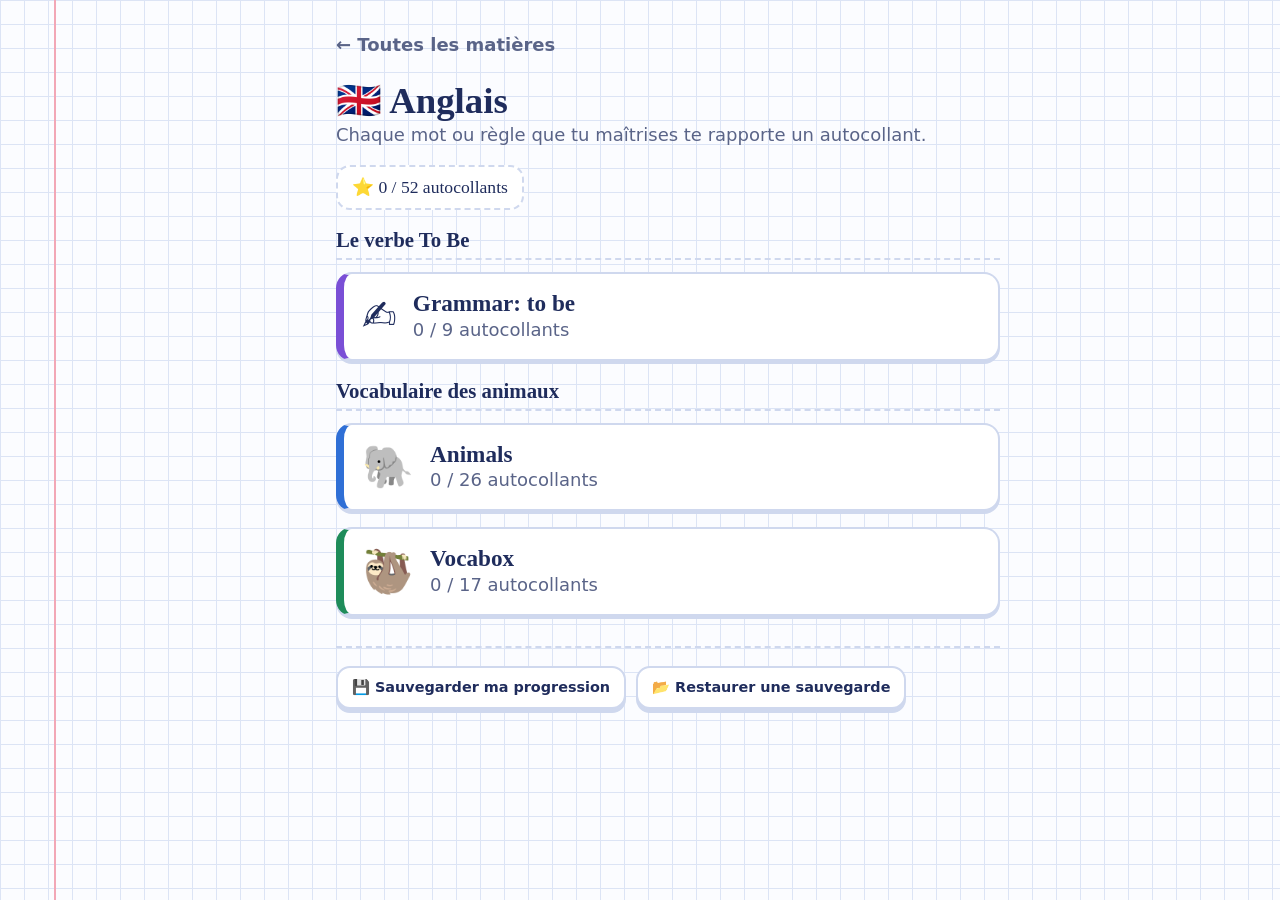
==== anglais/index.html @ 81fa2f44 "Add files via upload" ====
<!doctype html>
<html lang="fr">
<head>
<meta charset="utf-8">
<meta name="viewport" content="width=device-width, initial-scale=1">
<title>Anglais · Luka's sticker book</title>
<link rel="stylesheet" href="../commun/style.css">
</head>
<body>
<main id="app" aria-live="polite"></main>
<input type="file" id="fichier" accept=".json,application/json" hidden>
<script src="../commun/moteur.js"></script>
<script>
"use strict";
/* ============================================================
   CONTENU ANGLAIS — modifier ici pour ajouter des thèmes.
   La mécanique (exercices, autocollants) est dans ../commun/moteur.js
   ============================================================ */
/* ============================================================
   CONTENU — modifier ici pour ajouter des mots ou un thème.
   { en: "mot anglais", fr: "traduction", e: "emoji (facultatif)" }
   ============================================================ */
THEMES.push(
  { id:"an", chapitre:"Vocabulaire des animaux", nom:"Animals", e:"🐘", c:"var(--ferme)",
    mots:[
      {en:"elephant",fr:"éléphant",e:"🐘"},{en:"lion",fr:"lion",e:"🦁"},{en:"monkey",fr:"singe",e:"🐒"},
      {en:"mouse",fr:"souris",e:"🐭"},{en:"frog",fr:"grenouille",e:"🐸"},{en:"snake",fr:"serpent",e:"🐍"},
      {en:"dog",fr:"chien",e:"🐶"},{en:"horse",fr:"cheval",e:"🐴"},{en:"turtle",fr:"tortue",e:"🐢"},
      {en:"cow",fr:"vache",e:"🐮"},{en:"hen",fr:"poule",e:"🐔"},{en:"rooster",fr:"coq",e:"🐓"},
      {en:"fish",fr:"poisson",e:"🐟"},{en:"goldfish",fr:"poisson rouge",e:"🐠"},{en:"cat",fr:"chat",e:"🐱"},
      {en:"goat",fr:"chèvre",e:"🐐"},{en:"squirrel",fr:"écureuil",e:"🐿️"},{en:"rabbit",fr:"lapin",e:"🐰"},
      {en:"bird",fr:"oiseau",e:"🐦"},{en:"chicken",fr:"poulet",e:"🐥"},{en:"duck",fr:"canard",e:"🦆"},
      {en:"pig",fr:"cochon",e:"🐷"},{en:"bear",fr:"ours",e:"🐻"},{en:"hamster",fr:"hamster",e:"🐹"},
      {en:"butterfly",fr:"papillon",e:"🦋"},{en:"sheep",fr:"mouton",e:"🐑"}
    ],
    phrases:["I have a dog","The cat is black","The frog is green"]
  },
  { id:"vb", chapitre:"Vocabulaire des animaux", nom:"Vocabox", e:"🦥", c:"var(--jungle)",
    mots:[
      {en:"sloth",fr:"paresseux",e:"🦥"},{en:"bear",fr:"ours",e:"🐻"},{en:"buffalo",fr:"buffle",e:"🐃"},
      {en:"rabbit",fr:"lapin",e:"🐰"},{en:"monkey",fr:"singe",e:"🐒"},{en:"solve crimes",fr:"résoudre des crimes",e:"🔍"},
      {en:"police officer",fr:"officier de police",e:"👮"},{en:"snake",fr:"serpent",e:"🐍"},{en:"tiger",fr:"tigre",e:"🐯"},
      {en:"panther",fr:"panthère",e:"🐆"},{en:"wolf",fr:"loup",e:"🐺"},{en:"jungle",fr:"jungle",e:"🌴"},
      {en:"want to",fr:"vouloir"},{en:"become",fr:"devenir"},{en:"eat",fr:"manger",e:"🍽️"},
      {en:"protect",fr:"protéger",e:"🛡️"},{en:"about",fr:"à propos de"}
    ],
    phrases:["I want to become a police officer","The wolf wants to eat the rabbit","I want to protect the jungle"]
  }
);
THEMES.push({ id:"tb", chapitre:"Le verbe To Be", nom:"Grammar: to be", e:"✍️", c:"var(--grammaire)", gram:true, maitrise:5, unite:"compétences",
  mots:[
    {en:"amisare", fr:"am, is ou are ?", e:"🧩"}, {en:"contractee", fr:"Forme contractée", e:"✂️"},
    {en:"pronom", fr:"Le bon pronom", e:"👤"}, {en:"negative", fr:"Forme négative", e:"🚫"},
    {en:"question", fr:"Forme interrogative", e:"❓"}, {en:"courte", fr:"Réponses courtes", e:"💬"},
    {en:"ordre", fr:"Mots dans l'ordre", e:"🔀"}, {en:"erreurs", fr:"Chasse aux erreurs", e:"🕵️"},
    {en:"traduction", fr:"Traduis en anglais", e:"🇬🇧"}
  ]});

/* ============================================================
   GRAMMAIRE — The verb TO BE (présent)
   Les phrases sont fabriquées au hasard à chaque question.
   Les phrases de sa fiche d'exercices sont exclues (liste DEJA_FAIT).
   ============================================================ */
const GRAM = (() => {
  const V = {I:"am",you:"are",he:"is",she:"is",it:"is",we:"are",they:"are"};
  const CT = {am:"'m",is:"'s",are:"'re"};
  /* k : p = personne, a = animal/créature, o = objet */
  const SUJ = [
    {s:"I",p:"I",k:"p",pron:1},{s:"you",p:"you",k:"p",pron:1},{s:"he",p:"he",k:"p",pron:1},
    {s:"she",p:"she",k:"p",pron:1},{s:"it",p:"it",k:"o",pron:1},{s:"we",p:"we",k:"p",pron:1},{s:"they",p:"they",k:"p",pron:1},
    {s:"my grandma",p:"she",k:"p"},{s:"my uncle",p:"he",k:"p"},{s:"Leo",p:"he",k:"p",nom:1},{s:"Chloé",p:"she",k:"p",nom:1},
    {s:"my sister",p:"she",k:"p"},{s:"my brother",p:"he",k:"p"},{s:"the monkey",p:"it",k:"a"},{s:"the frog",p:"it",k:"a"},
    {s:"the bear",p:"it",k:"a"},{s:"the sloth",p:"it",k:"a"},{s:"my cousins",p:"they",k:"p"},{s:"Max and Nina",p:"they",k:"p",nom:1},
    {s:"the rabbits",p:"they",k:"a"},{s:"my dad and I",p:"we",k:"p"},{s:"you and Lily",p:"you",k:"p"},
    {s:"the ball",p:"it",k:"o"},{s:"the house",p:"it",k:"o"},{s:"my bag",p:"it",k:"o"},{s:"the pencils",p:"they",k:"o"},{s:"the book",p:"it",k:"o"}
  ];
  const COMP = [
    {c:"happy",k:"pa"},{c:"tired",k:"pa"},{c:"hungry",k:"pa"},{c:"sad",k:"pa"},{c:"scared",k:"pa"},{c:"funny",k:"pa"},
    {c:"late",k:"p"},{c:"at school",k:"p"},{c:"ready",k:"p"},{c:"at home",k:"pa"},
    {c:"in the garden",k:"pao"},{c:"in the kitchen",k:"pao"},{c:"in my bedroom",k:"pao"},
    {c:"big",k:"ao"},{c:"small",k:"ao"},{c:"old",k:"ao"},{c:"black",k:"ao"},{c:"new",k:"o"},{c:"on the table",k:"o"}
  ];
  const DEJA_FAIT = new Set(["i am eleven years old","my mum is a nurse","we are in the classroom","the cat is under the table",
    "you are my best friend","tom and lucy are english","it is cold today","my brothers are at school","i am hungry",
    "the books are on the desk","my sister is tall","paul and i are friends","the dog is black","emma and sophie are sisters",
    "my dad is in the garden","you and tom are late","i am french","she is happy","they are at home","the film is boring",
    "we are in london","you are tired","he is spanish","you are ready","the shops are open","it is your bag",
    "lisa is in your class","they are cousins","sam is my best friend","we are tired","you are hungry","the house is big",
    "she is your teacher","she is my sister","i am sad","they are happy","we are in the park","you are late","he is tall",
    "you are english","they are in the garden","she is late","you are eleven","the dog is hungry","i am late","your sister is at home"]);
  const pick = a => a[Math.floor(Math.random()*a.length)];
  const cap = s => s.charAt(0).toUpperCase() + s.slice(1);
  const pr = p => p==="I" ? "I" : p;

  function modele(filtre){
    for (let n=0; n<300; n++){
      const s = pick(SUJ), c = pick(COMP.filter(x => x.k.includes(s.k)));
      const m = {...s, c:c.c, v:V[s.p]};
      if (filtre && !filtre(m)) continue;
      if (DEJA_FAIT.has(norm(`${m.s} ${m.v} ${m.c}`))) continue;
      return m;
    }
  }
  /* toutes les bonnes façons d'écrire la phrase (la 1re est celle qu'on affiche) */
  function aff(m){ const r=[`${m.s} ${m.v} ${m.c}`]; if (m.pron) r.push(`${m.s}${CT[m.v]} ${m.c}`); return r.map(cap); }
  function neg(m){
    const r = m.v==="am" ? [`I'm not ${m.c}`, `I am not ${m.c}`]
      : [`${m.s} ${m.v}n't ${m.c}`, `${m.s} ${m.v} not ${m.c}`].concat(m.pron ? [`${m.s}${CT[m.v]} not ${m.c}`] : []);
    return r.map(cap);
  }
  const ques = m => [`${cap(m.v)} ${m.s} ${m.c}?`];
  function courte(m, oui){
    const ap = m.s==="you" ? "I" : m.s==="I" ? "you" : m.p, v = V[ap];
    if (oui) return [`Yes, ${pr(ap)} ${v}.`];
    if (v==="am") return ["No, I'm not.","No, I am not."];
    return [`No, ${ap} ${v}n't.`, `No, ${ap} ${v} not.`, `No, ${ap}${CT[v]} not.`];
  }
  const autreV = v => pick(["am","is","are"].filter(x => x!==v));

  const TRAD = [
    {fr:"Je suis content.", s:"I",p:"I",pron:1,c:"happy",f:"aff"},
    {fr:"Le singe n'est pas dans la cuisine.", s:"the monkey",p:"it",c:"in the kitchen",f:"neg"},
    {fr:"Sommes-nous en retard ?", s:"we",p:"we",pron:1,c:"late",f:"q"},
    {fr:"Mes cousins sont à l'école.", s:"my cousins",p:"they",c:"at school",f:"aff"},
    {fr:"Il n'est pas fatigué.", s:"he",p:"he",pron:1,c:"tired",f:"neg"},
    {fr:"Est-elle à la maison ?", s:"she",p:"she",pron:1,c:"at home",f:"q"},
    {fr:"Le ballon est petit.", s:"the ball",p:"it",c:"small",f:"aff"},
    {fr:"Tu n'es pas drôle !", s:"you",p:"you",pron:1,c:"funny",f:"neg"},
    {fr:"Les lapins sont noirs.", s:"the rabbits",p:"they",c:"black",f:"aff"},
    {fr:"Es-tu prêt ?", s:"you",p:"you",pron:1,c:"ready",f:"q"},
    {fr:"Je ne suis pas en retard.", s:"I",p:"I",pron:1,c:"late",f:"neg"},
    {fr:"Le paresseux est dans le jardin.", s:"the sloth",p:"it",c:"in the garden",f:"aff"},
    {fr:"Ma sœur a peur.", s:"my sister",p:"she",c:"scared",f:"aff"},
    {fr:"Est-ce que les crayons sont sur la table ?", s:"the pencils",p:"they",c:"on the table",f:"q"},
    {fr:"Nous ne sommes pas dans ma chambre.", s:"we",p:"we",pron:1,c:"in my bedroom",f:"neg"}
  ].map(t => ({...t, v:V[t.p]}));

  const souligne = (m, phrase) => phrase.replace(cap(m.s), `<u>${esc(cap(m.s))}</u>`);

  const GEN = {
    amisare(){
      const m = modele();
      return {kind:"qcm", consigne:"am, is ou are ?", html:`${esc(cap(m.s))} ____ ${esc(m.c)}.`,
        choix:["am","is","are"], bonne:m.v, rappel:aff(m)[0]+".", astuce:"I → am · he / she / it → is · you / we / they → are"};
    },
    contractee(){
      const p = pick(["I","you","he","she","it","we","they"]), v = V[p], n = Math.random()<.5, versCourt = Math.random()<.6;
      const long = `${p} ${v}${n?" not":""}`;
      const courts = n ? (v==="am" ? ["I'm not"] : [`${p} ${v}n't`, `${p}${CT[v]} not`]) : [`${p}${CT[v]}`];
      if (versCourt) return {kind:"texte", consigne:"Écris la forme contractée", html:esc(long), ok:courts, rappel:courts.join(" ou ")};
      const c = pick(courts);
      return {kind:"texte", consigne:"Écris la forme longue (sans apostrophe)", html:esc(c), ok:[long], rappel:long};
    },
    pronom(){
      const m = modele(m => !m.pron);
      return {kind:"qcm", consigne:"Quel pronom remplace le groupe souligné ?", html:souligne(m, esc(aff(m)[0]))+".",
        choix:["he","she","it","we","you","they"], bonne:m.p, rappel:`${cap(m.p)} ${m.v} ${m.c}.`,
        astuce:"Une chose ou un animal → it · plusieurs → they · moi + quelqu'un → we"};
    },
    negative(){
      const m = modele(); const ok = neg(m);
      return {kind:"texte", consigne:"Mets la phrase à la forme négative (forme contractée)", html:esc(aff(m)[0])+".", ok, rappel:ok[0]+".",
        astuce:"is not → isn't · are not → aren't · am not → 'm not"};
    },
    question(){
      const m = modele(); const ok = ques(m);
      return {kind:"texte", consigne:"Transforme en question. N'oublie pas le point d'interrogation !", html:esc(aff(m)[0])+".", ok, rappel:ok[0], q:true,
        astuce:"Pour poser la question, on met le verbe devant : She is → Is she…?"};
    },
    courte(){
      const m = modele(m => m.p!=="we" && m.s!=="you and Lily"), oui = Math.random()<.5, ok = courte(m, oui);
      return {kind:"texte", consigne:`Réponds avec une réponse courte (${oui?"yes":"no"})`, html:esc(ques(m)[0])+` <span class="doux">(${oui?"yes":"no"})</span>`,
        ok, rappel:ok[0], astuce:"Après Yes, on ne contracte jamais : « Yes, I am. »"};
    },
    ordre(){
      const m = modele(), f = pick(["aff","neg","q"]);
      let phrase = f==="aff" ? aff(m)[0] : f==="neg" ? neg(m)[0] : ques(m)[0];
      const mots = phrase.replace("?"," ?").split(" ");
      if (mots[0]!=="I" && !m.nom) mots[0] = mots[0].toLowerCase();
      return {kind:"ordre", consigne:"Remets les mots dans l'ordre", mots, cible:mots.join(" "), rappel:phrase+(f==="q"?"":".")};
    },
    erreurs(){
      const m = modele(), types = ["verbe","not","qverbe","yes"]; if (m.p==="I") types.push("amnt");
      const t = pick(types);
      let faux, ok, astuce;
      if (t==="verbe"){ faux = `${cap(m.s)} ${autreV(m.v)} ${m.c}.`; ok = aff(m); astuce = "Vérifie l'accord : am, is ou are ?"; }
      if (t==="not"){ faux = `${cap(m.s)} not ${m.v} ${m.c}.`; ok = neg(m); astuce = "not se place après le verbe : is not, are not…"; }
      if (t==="qverbe"){ faux = `${cap(autreV(m.v))} ${m.s} ${m.c}?`; ok = ques(m); astuce = "Vérifie l'accord : am, is ou are ?"; }
      if (t==="amnt"){ faux = `I amn't ${m.c}.`; ok = neg(m); astuce = "« amn't » n'existe pas : on écrit I'm not."; }
      if (t==="yes"){ const ap = m.s==="you" ? "I" : m.s==="I" ? "you" : m.p, v = V[ap];
        faux = `${cap(ques(m)[0])} Yes, ${pr(ap)}${CT[v]}.`; ok = [`${ques(m)[0]} Yes, ${pr(ap)} ${v}.`, `Yes, ${pr(ap)} ${v}.`];
        astuce = "Après Yes, on ne contracte jamais."; }
      return {kind:"texte", consigne:"Il y a une erreur : réécris la phrase correctement", html:esc(faux), ok, rappel:ok[0]+(/[.?]$/.test(ok[0])?"":"."), astuce};
    },
    traduction(){
      const t = pick(TRAD); const ok = t.f==="aff" ? aff(t) : t.f==="neg" ? neg(t) : ques(t);
      return {kind:"texte", consigne:"Traduis en anglais", html:esc(t.fr), ok, rappel:ok[0]+(t.f==="q"?"":".")};
    }
  };
  return { GEN };
})();

demarrer({ titre:"Anglais", e:"🇬🇧",
  chapitres:["Le verbe To Be", "Vocabulaire des animaux", "Vocabulaire Halloween"] });
</script>
</body>
</html>
---- commun/style.css ----
:root{
  color-scheme:light;
  --papier:#FBFCFF; --carreau:#DCE4F5; --marge:#F2A7B6;
  --encre:#1F2C5C; --encre-2:#5A6488; --carte:#FFFFFF; --trait:#CFD8EE;
  --fluo:#FFE45C; --fluo-texte:#3A3000;
  --citrouille:#F26B1D; --jungle:#1E8C5A; --ferme:#2F6FD6; --grammaire:#7A4FD6; --svt:#3E8E2E; --physique:#1F77B4; --francais:#B8325A; --histoire:#A0662B; --emc:#1F8A8A; --musique:#B8338F;
  --bon:#1E8C5A; --bon-fond:#DDF5E8; --faux:#C8342B; --faux-fond:#FDE3E1;
  --ombre:0 3px 0 var(--trait);
  --f-main:"Segoe Print","Bradley Hand","Comic Neue","Chalkboard SE",cursive;
  --f-texte:"Segoe UI",system-ui,-apple-system,Roboto,sans-serif;
}
@media (prefers-color-scheme:dark){
  :root{
    color-scheme:dark;
    --papier:#151A2E; --carreau:#212842; --marge:#6B3A4A;
    --encre:#E8ECFA; --encre-2:#A3ABCB; --carte:#1E2440; --trait:#323A5E;
    --fluo:#E8CC3A; --fluo-texte:#2A2200;
    --citrouille:#FF8A45; --jungle:#3FBF84; --ferme:#6E9CF0; --grammaire:#A88BF2; --svt:#7CCB6A; --physique:#5AB0EE; --francais:#F07A9C; --histoire:#E0A35C; --emc:#5CC8C8; --musique:#EB7AC6;
    --bon:#3FBF84; --bon-fond:#173A2C; --faux:#FF7A70; --faux-fond:#43201E;
  }
}
*{box-sizing:border-box}
html,body{margin:0}
body{
  min-height:100vh;color:var(--encre);font-family:var(--f-texte);font-size:18px;line-height:1.45;
  background-color:var(--papier);
  background-image:
    linear-gradient(90deg,transparent 54px,var(--marge) 54px,var(--marge) 56px,transparent 56px),
    linear-gradient(var(--carreau) 1px,transparent 1px),
    linear-gradient(90deg,var(--carreau) 1px,transparent 1px);
  background-size:100% 100%,24px 24px,24px 24px;
}
#app{max-width:760px;margin:0 auto;padding:28px 20px 60px 76px}
@media (max-width:600px){#app{padding-left:68px;padding-right:12px}}
h1,h2{font-family:var(--f-main);font-weight:700;margin:0;line-height:1.15}
h1{font-size:2.3rem} h2{font-size:1.6rem}
p{margin:0}
button{font:inherit;color:inherit;cursor:pointer;border:0;background:none}
button:focus-visible,input:focus-visible{outline:3px solid var(--fluo);outline-offset:3px;border-radius:12px}
.pile{display:flex;flex-direction:column;gap:18px}
.doux{color:var(--encre-2)}
.fluo{background:linear-gradient(transparent 35%,var(--fluo) 35%,var(--fluo) 90%,transparent 90%);color:inherit;padding:0 4px}
@media (prefers-color-scheme:dark){.fluo{color:var(--fluo-texte)}}

.btn{display:inline-flex;align-items:center;justify-content:center;gap:8px;font-weight:700;padding:12px 20px;border-radius:14px;
  background:var(--c,var(--ferme));color:#fff;box-shadow:0 4px 0 color-mix(in srgb,var(--c,var(--ferme)) 60%,#000);transition:transform .07s,box-shadow .07s}
.btn:active{transform:translateY(3px);box-shadow:0 1px 0 color-mix(in srgb,var(--c,var(--ferme)) 60%,#000)}
.btn.clair{background:var(--carte);color:var(--encre);box-shadow:0 4px 0 var(--trait);border:2px solid var(--trait)}
.retour{font-weight:700;color:var(--encre-2);padding:4px 0;align-self:flex-start}

/* accueil */
.entete{display:flex;justify-content:space-between;align-items:flex-end;gap:16px;flex-wrap:wrap}
.compteur{font-family:var(--f-main);font-size:1.1rem;background:var(--carte);border:2px dashed var(--trait);border-radius:14px;padding:8px 14px}
.themes{display:grid;gap:16px}
.theme{display:grid;grid-template-columns:auto 1fr;gap:16px;align-items:center;text-align:left;padding:16px 18px;
  background:var(--carte);border:2px solid var(--trait);border-left:8px solid var(--c);border-radius:16px;box-shadow:var(--ombre)}
.theme .gros{font-size:2.6rem;line-height:1}
.theme h2{font-size:1.45rem}
.barre{height:10px;border-radius:6px;background:var(--trait);overflow:hidden;margin-top:8px}
.barre i{display:block;height:100%;background:var(--c);border-radius:6px}

/* modes */
.modes{display:grid;grid-template-columns:repeat(auto-fill,minmax(200px,1fr));gap:12px}
.mode{text-align:left;padding:14px 16px;background:var(--carte);border:2px solid var(--trait);border-radius:14px;box-shadow:var(--ombre)}
.mode b{display:block;font-size:1.05rem}
.mode span{font-size:.9rem;color:var(--encre-2)}
.mode.defi{border-color:var(--c);border-width:3px;grid-column:1/-1}

/* exercice */
.haut{display:flex;justify-content:space-between;align-items:center;gap:10px}
.points{display:flex;gap:5px}
.points i{width:12px;height:12px;border-radius:50%;background:var(--trait)}
.points i.ok{background:var(--bon)} .points i.ko{background:var(--faux)} .points i.ici{outline:2px solid var(--encre);outline-offset:2px}
.question{background:var(--carte);border:2px solid var(--trait);border-radius:18px;padding:26px 20px;text-align:center;box-shadow:var(--ombre)}
.emo{font-size:4.2rem;line-height:1.1}
.consigne{font-size:.95rem;color:var(--encre-2);margin-bottom:6px}
.mot{font-family:var(--f-main);font-size:2rem;font-weight:700;margin-top:6px}
.choix{display:grid;grid-template-columns:1fr 1fr;gap:10px}
@media (max-width:480px){.choix{grid-template-columns:1fr}}
.choix button{padding:14px;border-radius:14px;background:var(--carte);border:2px solid var(--trait);box-shadow:var(--ombre);font-weight:700;font-size:1.1rem}
.choix button.ok{background:var(--bon-fond);border-color:var(--bon)}
.choix button.ko{background:var(--faux-fond);border-color:var(--faux)}
.indice{font-family:ui-monospace,Consolas,monospace;font-size:1.7rem;letter-spacing:.25em;margin-top:8px}
.saisie{display:flex;gap:10px}
.saisie input{flex:1;min-width:0;font:inherit;font-size:1.3rem;padding:12px 14px;border-radius:14px;border:2px solid var(--trait);background:var(--carte);color:var(--encre)}
.retourq{border-radius:14px;padding:12px 16px;font-weight:700}
.retourq.ok{background:var(--bon-fond);color:var(--bon)}
.retourq.ko{background:var(--faux-fond);color:var(--faux)}
.hp{display:inline-flex;align-items:center;gap:6px;font-weight:700;padding:8px 14px;border-radius:999px;background:var(--fluo);color:var(--fluo-texte)}

/* carte retournable */
.flip{perspective:900px;cursor:pointer}
.flip .in{position:relative;min-height:230px;transition:transform .45s;transform-style:preserve-3d}
.flip.vu .in{transform:rotateY(180deg)}
.face{position:absolute;inset:0;backface-visibility:hidden;display:flex;flex-direction:column;align-items:center;justify-content:center;gap:8px;
  background:var(--carte);border:2px solid var(--trait);border-radius:18px;box-shadow:var(--ombre);padding:16px}
.face.dos{transform:rotateY(180deg);border-color:var(--c)}
@media (prefers-reduced-motion:reduce){.flip .in{transition:none}}

/* phrase */
.ligne{min-height:62px;display:flex;flex-wrap:wrap;gap:8px;padding:12px;border-radius:14px;border:2px dashed var(--trait);background:var(--carte)}
.tuiles{display:flex;flex-wrap:wrap;gap:8px;justify-content:center}
.tuile{padding:8px 14px;border-radius:10px;background:var(--carte);border:2px solid var(--trait);box-shadow:var(--ombre);font-weight:700}
.ligne .tuile{background:var(--fluo);color:var(--fluo-texte);border-color:transparent}

/* album */
.album{display:grid;grid-template-columns:repeat(auto-fill,minmax(110px,1fr));gap:12px}
.sticker{aspect-ratio:1;display:flex;flex-direction:column;align-items:center;justify-content:center;gap:4px;border-radius:16px;padding:8px;text-align:center;font-size:.85rem}
.sticker.oui{background:var(--carte);border:2px solid var(--c);box-shadow:0 4px 0 color-mix(in srgb,var(--c) 45%,transparent)}
.sticker.oui:nth-child(3n){transform:rotate(-3deg)} .sticker.oui:nth-child(3n+1){transform:rotate(2deg)}
.sticker.oui .e{font-size:2.6rem;line-height:1}
.sticker.non{border:2px dashed var(--trait);color:var(--encre-2)}
.sticker.non .e{font-size:1.6rem;font-family:var(--f-main)}
.sticker b{font-weight:700}
.gagne{animation:pop .5s ease-out}
@keyframes pop{0%{transform:scale(.4) rotate(-20deg);opacity:0}70%{transform:scale(1.15) rotate(4deg)}100%{transform:scale(1) rotate(0)}}
@media (prefers-reduced-motion:reduce){.gagne{animation:none}}
.bilan{text-align:center}
.bilan .score{font-family:var(--f-main);font-size:3rem}
.nouveaux{display:flex;gap:10px;justify-content:center;flex-wrap:wrap;font-size:2.6rem}
.pied{display:flex;gap:10px;flex-wrap:wrap;border-top:2px dashed var(--trait);padding-top:18px;margin-top:12px}
.pied .btn{font-size:.9rem;padding:9px 14px}
.regle{width:100%;border-collapse:collapse;background:var(--carte);border-radius:14px;overflow:hidden;font-size:.95rem}
.regle th,.regle td{padding:8px 10px;border-bottom:1px solid var(--trait);text-align:left}
.regle thead th{background:color-mix(in srgb,var(--c) 18%,var(--carte))}
.note{background:var(--carte);border:2px solid var(--trait);border-left:6px solid var(--c);border-radius:12px;padding:12px 14px}
.question .phr{font-size:1.5rem;font-weight:700;margin-top:6px}
.question u{text-decoration-color:var(--c);text-decoration-thickness:3px;text-underline-offset:4px}
.choix.six{grid-template-columns:repeat(3,1fr)}
.matiere{font-family:var(--f-main);font-size:1.3rem;margin:8px 0 -4px}
.niveaux{display:flex;gap:8px;flex-wrap:wrap;justify-content:flex-end}
.niveaux .btn{padding:8px 14px;font-size:.95rem}
.banque{position:sticky;top:0;z-index:2;display:flex;flex-wrap:wrap;gap:8px;justify-content:center;min-height:58px;padding:12px;border-radius:14px;
  background:color-mix(in srgb,var(--c) 14%,var(--papier));border:2px solid var(--c)}
.puce{padding:6px 12px;border-radius:10px;background:var(--carte);border:2px solid var(--trait);box-shadow:var(--ombre);font-weight:700;cursor:grab;font-size:1rem}
.puce.sel{outline:3px solid var(--c);outline-offset:2px}
.texte{background:var(--carte);border:2px solid var(--trait);border-radius:16px;padding:18px 20px;line-height:2.4;font-size:1.08rem;box-shadow:var(--ombre)}
.trou{display:inline-block;min-width:10ch;min-height:1.9em;vertical-align:middle;border-bottom:3px dashed var(--c);border-radius:8px;padding:0 4px;cursor:pointer;line-height:1.6}
.trou.survol{background:color-mix(in srgb,var(--c) 20%,transparent)}
.trou.plein{border-bottom-style:solid}
.trou .puce{box-shadow:none;background:var(--fluo);color:var(--fluo-texte);border-color:transparent;cursor:pointer}
.trou-in{font:inherit;font-weight:700;padding:2px 8px;border:0;border-bottom:3px dashed var(--c);border-radius:8px 8px 0 0;background:color-mix(in srgb,var(--c) 8%,var(--carte));color:var(--encre);max-width:100%}
.trou.ok,.trou-in.ok{background:var(--bon-fond);border-bottom:3px solid var(--bon)}
.trou.ko,.trou-in.ko{background:var(--faux-fond);border-bottom:3px solid var(--faux);text-decoration:line-through}
.trou.ok .puce,.trou.ko .puce{background:transparent;color:inherit}
.corrige{color:var(--bon);font-weight:700;margin-left:6px}
.corrige::before{content:"→ "}
.fig{width:min(380px,100%);margin:6px auto 0}
.fig img{width:100%;border-radius:14px;display:block}
.fig img ~ svg{display:none}
.fig svg,.mini svg{width:100%;height:auto;display:block;border-radius:12px}
.mini{display:block;width:100%}
.pas{display:flex;flex-wrap:wrap;gap:6px;align-items:center;font-size:.9rem;color:var(--encre-2)}
.pas span{background:var(--carte);border:2px solid var(--c);border-radius:8px;padding:2px 8px;color:var(--encre)}
.cle{overflow-x:auto;background:var(--carte);border:2px solid var(--trait);border-radius:16px;padding:14px;font-size:.88rem;box-shadow:var(--ombre)}
.noeud{display:flex;flex-direction:column;gap:4px}
.noeud>.q{font-weight:700;color:var(--encre-2);font-size:.82rem}
.branches{display:flex;flex-direction:column;gap:8px;border-left:3px solid var(--c);padding-left:10px}
.branche{display:flex;align-items:center;gap:8px}
.crit{border:2px solid var(--encre);border-radius:8px;padding:4px 8px;background:var(--papier);min-width:110px;max-width:190px}
.feuille{border:2px solid var(--c);border-radius:8px;padding:4px 10px;font-weight:700;background:color-mix(in srgb,var(--c) 15%,var(--carte));white-space:nowrap}
.fl{color:var(--encre-2);font-weight:700}
.crit.on,.feuille.on{background:var(--fluo);color:var(--fluo-texte);border-color:var(--fluo-texte)}
.fl.on{color:var(--encre)}
.toast{position:fixed;left:50%;bottom:24px;transform:translateX(-50%);background:var(--encre);color:var(--papier);padding:10px 18px;border-radius:12px;font-weight:700}
a.retour{text-decoration:none;display:inline-block}
/* ---------- page d'accueil : choix de la matière ---------- */
.matieres{display:grid;grid-template-columns:repeat(auto-fill,minmax(200px,1fr));gap:16px}
.mat{display:flex;align-items:center;gap:14px;padding:18px;border-radius:18px;background:var(--carte);border:2px solid var(--trait);
  box-shadow:0 4px 0 var(--trait);color:var(--encre);text-decoration:none;border-left:8px solid var(--c)}
a.mat:hover{transform:translateY(-2px)} a.mat:active{transform:translateY(2px);box-shadow:0 1px 0 var(--trait)}
.mat .gros{font-size:2.4rem;line-height:1}
.mat h2{font-size:1.4rem}
.mat.bientot{opacity:.55;border-style:dashed;box-shadow:none}
.mat .sous{display:block;font-size:.85rem}
/* ---------- chapitres sur la page d'une matière ---------- */
.chapitre{display:flex;flex-direction:column;gap:12px;scroll-margin-top:12px}
.chap{font-size:1.3rem;padding-bottom:6px;border-bottom:2px dashed var(--trait)}
.chap a{color:inherit;text-decoration:none}
.chap a:hover{text-decoration:underline}
.chapitre.cible .chap{background:linear-gradient(transparent 55%,var(--fluo) 55%,var(--fluo) 92%,transparent 92%)}
@media (prefers-color-scheme:dark){.chapitre.cible .chap{color:var(--fluo-texte)}}
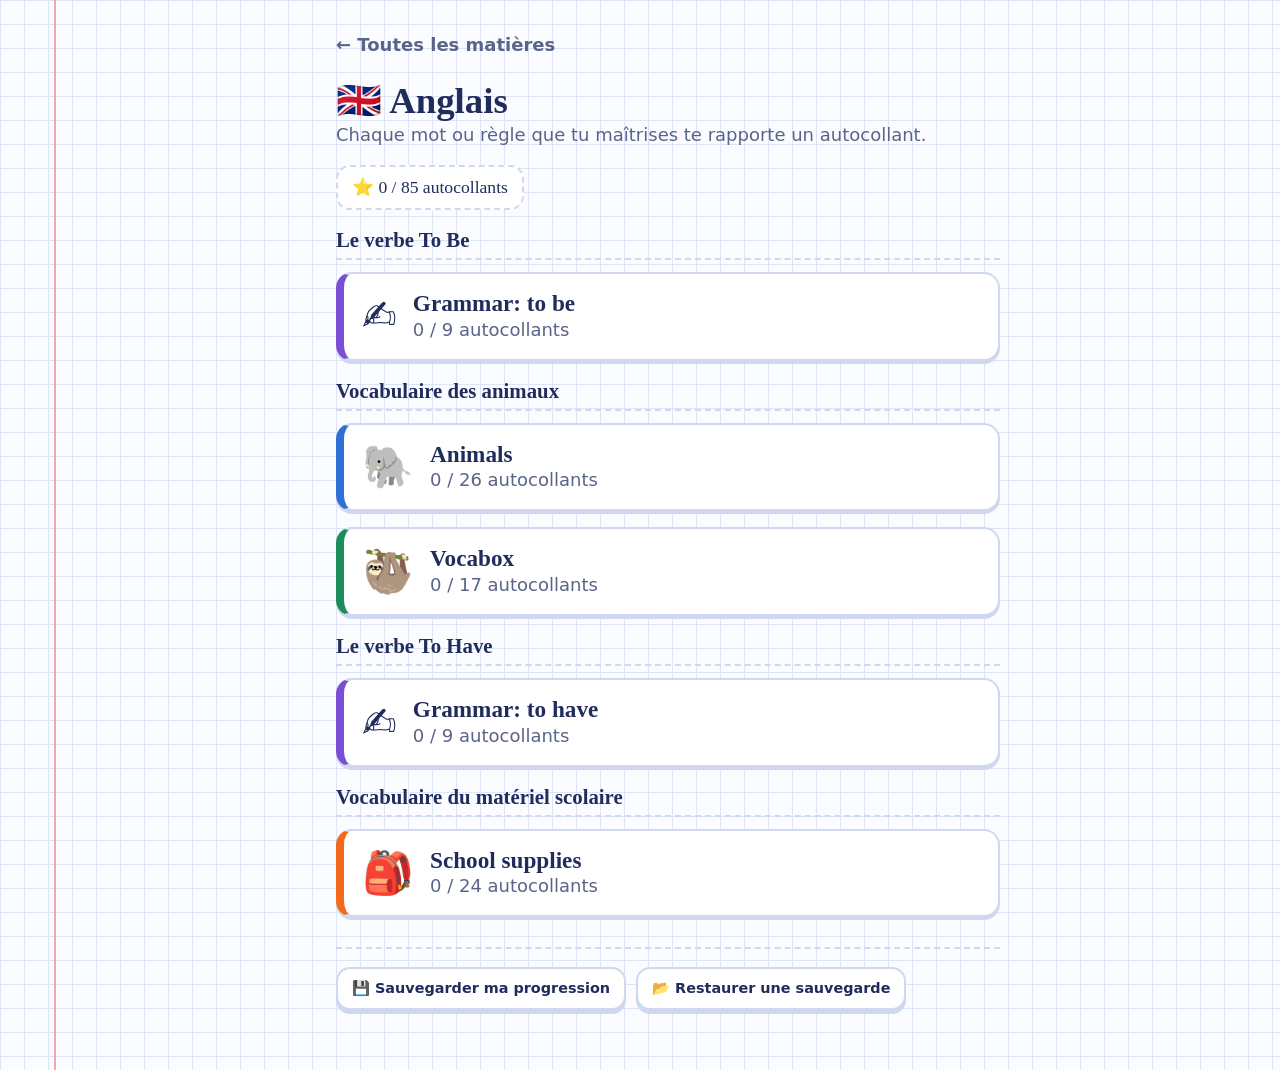
==== commit c5a58682: "Add files via upload" ====
--- a/anglais/index.html
+++ b/anglais/index.html
@@ -200,8 +200,140 @@
   return { GEN };
 })();
 
+/* ============================================================
+   VOCABULAIRE — School supplies (fiche « School supplies » du cahier,
+   orthographe corrigée)
+   ============================================================ */
+THEMES.push({ id:"ss", chapitre:"Vocabulaire du matériel scolaire", nom:"School supplies", e:"🎒", c:"var(--citrouille)",
+  mots:[
+    {en:"pencil",fr:"crayon à papier",e:"✏️"},{en:"pen",fr:"stylo",e:"🖊️"},{en:"rubber",fr:"gomme"},
+    {en:"coloured pencil",fr:"crayon de couleur",e:"🖍️"},{en:"glue stick",fr:"bâton de colle"},
+    {en:"scissors",fr:"ciseaux",e:"✂️"},{en:"schoolbag",fr:"cartable",e:"🎒"},{en:"book",fr:"livre",e:"📖"},
+    {en:"notebook",fr:"cahier",e:"📓"},{en:"pencil case",fr:"trousse",e:"👝"},{en:"highlighter",fr:"surligneur"},
+    {en:"ruler",fr:"règle",e:"📏"},{en:"calculator",fr:"calculatrice",e:"🧮"},{en:"correction mouse",fr:"souris correctrice"},
+    {en:"felt pen",fr:"feutre"},{en:"folders",fr:"classeurs",e:"🗂️"},{en:"lunchbox",fr:"boîte à repas",e:"🍱"},
+    {en:"sharpener",fr:"taille-crayon"},{en:"tape",fr:"ruban adhésif"},{en:"paper",fr:"papier",e:"📄"},
+    {en:"agenda",fr:"agenda",e:"📒"},{en:"fountain pen",fr:"stylo plume",e:"🖋️"},{en:"paintbrush",fr:"pinceau",e:"🖌️"},
+    {en:"paper clips",fr:"trombones",e:"📎"}
+  ],
+  phrases:["I have got a new pencil case","She has got a green schoolbag","I don't have a ruler"]
+});
+
+/* ============================================================
+   GRAMMAIRE — La possession : have got (+ version américaine do / does have)
+   Uniquement ce qui est dans la leçon : affirmatif, négatif, interrogatif.
+   ============================================================ */
+THEMES.push({ id:"th", chapitre:"Le verbe To Have", nom:"Grammar: to have", e:"✍️", c:"var(--grammaire)", gram:true, maitrise:5, unite:"compétences",
+  mots:[
+    {en:"havehas", fr:"have ou has ?", e:"🧩"}, {en:"contractee", fr:"Forme contractée", e:"✂️"},
+    {en:"negative", fr:"Forme négative", e:"🚫"}, {en:"question", fr:"Forme interrogative", e:"❓"},
+    {en:"usneg", fr:"Version américaine : don't / doesn't", e:"🇺🇸"}, {en:"usques", fr:"Version américaine : Do / Does…?", e:"🗽"},
+    {en:"ordre", fr:"Mots dans l'ordre", e:"🔀"}, {en:"erreurs", fr:"Chasse aux erreurs", e:"🕵️"},
+    {en:"traduction", fr:"Traduis en anglais", e:"🇬🇧"}
+  ],
+  gen:(() => {
+    const H = {I:"have",you:"have",he:"has",she:"has",it:"has",we:"have",they:"have"};
+    const D = {have:"do",has:"does"};
+    const SUJ = [
+      {s:"I",p:"I",pron:1},{s:"you",p:"you",pron:1},{s:"he",p:"he",pron:1},{s:"she",p:"she",pron:1},
+      {s:"we",p:"we",pron:1},{s:"they",p:"they",pron:1},
+      {s:"my sister",p:"she"},{s:"my brother",p:"he"},{s:"Leo",p:"he",nom:1},{s:"Chloé",p:"she",nom:1},
+      {s:"my friends",p:"they"},{s:"the teacher",p:"she"},{s:"Max and Nina",p:"they",nom:1},{s:"my dad and I",p:"we"}
+    ];
+    const OBJ = ["a pen","a ruler","a calculator","a pencil case","a red schoolbag","a highlighter","a blue notebook",
+      "a sharpener","a glue stick","scissors","felt pens","paper clips","a fountain pen","a new rubber","coloured pencils","a lunchbox"];
+    const pick = a => a[Math.floor(Math.random()*a.length)];
+    const cap = s => s.charAt(0).toUpperCase() + s.slice(1);
+    const modele = f => { for(;;){ const s = pick(SUJ); if (!f || f(s)) return {...s, v:H[s.p], o:pick(OBJ)}; } };
+    const ct = m => m.v==="have" ? "'ve" : "'s";
+    const aff  = m => [`${m.s} ${m.v} got ${m.o}`].concat(m.pron ? [`${m.s}${ct(m)} got ${m.o}`] : []).map(cap);
+    const neg  = m => [`${m.s} ${m.v}n't got ${m.o}`, `${m.s} ${m.v} not got ${m.o}`].map(cap);
+    const ques = m => [`${cap(m.v)} ${m.s} got ${m.o}?`];
+    const usNeg  = m => [`${m.s} ${D[m.v]}n't have ${m.o}`, `${m.s} ${D[m.v]} not have ${m.o}`].map(cap);
+    const usQues = m => [`${cap(D[m.v])} ${m.s} have ${m.o}?`];
+    const pt = s => /[?]$/.test(s) ? s : s + ".";
+    const ASTUCE = "I / you / we / they → have got · he / she / it → has got";
+
+    const TRAD = [
+      {fr:"J'ai une règle.", s:"I",p:"I",pron:1,o:"a ruler",f:"aff"},
+      {fr:"Elle a une calculatrice.", s:"she",p:"she",pron:1,o:"a calculator",f:"aff"},
+      {fr:"Nous avons des ciseaux.", s:"we",p:"we",pron:1,o:"scissors",f:"aff"},
+      {fr:"Il n'a pas de trousse.", s:"he",p:"he",pron:1,o:"a pencil case",f:"neg"},
+      {fr:"Je n'ai pas de stylo plume.", s:"I",p:"I",pron:1,o:"a fountain pen",f:"neg"},
+      {fr:"Ils n'ont pas de feutres.", s:"they",p:"they",pron:1,o:"felt pens",f:"neg"},
+      {fr:"As-tu un taille-crayon ?", s:"you",p:"you",pron:1,o:"a sharpener",f:"q"},
+      {fr:"Est-ce que ta sœur a un agenda ?", s:"your sister",p:"she",o:"an agenda",f:"q"},
+      {fr:"Mon frère a un cartable rouge.", s:"my brother",p:"he",o:"a red schoolbag",f:"aff"},
+      {fr:"Avons-nous des trombones ?", s:"we",p:"we",pron:1,o:"paper clips",f:"q"}
+    ].map(t => ({...t, v:H[t.p]}));
+    /* la traduction accepte aussi la version américaine vue en classe */
+    const tradOk = t => t.f==="aff" ? aff(t).concat([cap(`${t.s} ${t.v} ${t.o}`)])
+      : t.f==="neg" ? neg(t).concat(usNeg(t)) : ques(t).concat(usQues(t));
+
+    return {
+      havehas(){
+        const m = modele();
+        return {kind:"qcm", consigne:"have ou has ?", html:`${esc(cap(m.s))} ____ got ${esc(m.o)}.`,
+          choix:["have","has"], bonne:m.v, rappel:aff(m)[0]+".", astuce:ASTUCE};
+      },
+      contractee(){
+        const p = pick(["I","you","he","she","it","we","they"]), v = H[p], n = Math.random()<.5, versCourt = Math.random()<.6;
+        const long = n ? `${p} ${v} not got` : `${p} ${v} got`;
+        const court = n ? `${p} ${v}n't got` : `${p}${v==="have"?"'ve":"'s"} got`;
+        if (versCourt) return {kind:"texte", consigne:"Écris la forme contractée", html:esc(long), ok:[court], rappel:court,
+          astuce:"have → 've · has → 's · have not → haven't · has not → hasn't"};
+        return {kind:"texte", consigne:"Écris la forme longue (sans apostrophe)", html:esc(court), ok:[long], rappel:long,
+          astuce:"Ici, 's veut dire has (he's got = he has got)."};
+      },
+      negative(){
+        const m = modele(), ok = neg(m);
+        return {kind:"texte", consigne:"Mets la phrase à la forme négative", html:esc(aff(m)[0])+".", ok, rappel:ok[0]+".",
+          astuce:"have got → haven't got · has got → hasn't got"};
+      },
+      question(){
+        const m = modele(), ok = ques(m);
+        return {kind:"texte", consigne:"Transforme en question. N'oublie pas le point d'interrogation !", html:esc(aff(m)[0])+".", ok, rappel:ok[0], q:true,
+          astuce:"On met have ou has devant le sujet : She has got… → Has she got…?"};
+      },
+      usneg(){
+        const m = modele();
+        return {kind:"qcm", consigne:"Version américaine : don't ou doesn't ?", html:`${esc(cap(m.s))} ____ have ${esc(m.o)}.`,
+          choix:["don't","doesn't"], bonne:D[m.v]+"n't", rappel:usNeg(m)[0]+".", astuce:"he / she / it → doesn't have · les autres → don't have"};
+      },
+      usques(){
+        const m = modele();
+        return {kind:"qcm", consigne:"Version américaine : Do ou Does ?", html:`____ ${esc(m.s)} have ${esc(m.o)}?`,
+          choix:["Do","Does"], bonne:cap(D[m.v]), rappel:usQues(m)[0], astuce:"he / she / it → Does…have? · les autres → Do…have?"};
+      },
+      ordre(){
+        const m = modele(), f = pick(["aff","neg","q","usneg","usq"]);
+        const phrase = {aff:aff, neg:neg, q:ques, usneg:usNeg, usq:usQues}[f](m)[0];
+        const mots = phrase.replace("?"," ?").split(" ");
+        if (mots[0]!=="I" && !(m.nom && phrase.startsWith(m.s))) mots[0] = mots[0].toLowerCase();
+        return {kind:"ordre", consigne:"Remets les mots dans l'ordre", mots, cible:mots.join(" "), rappel:pt(phrase)};
+      },
+      erreurs(){
+        const m = modele(), t = pick(["accord","not","qverbe","does","dont"]);
+        const autre = m.v==="have" ? "has" : "have";
+        let faux, ok, astuce;
+        if (t==="accord"){ faux = `${cap(m.s)} ${autre} got ${m.o}.`; ok = aff(m); astuce = ASTUCE; }
+        if (t==="not"){ faux = `${cap(m.s)} ${autre}n't got ${m.o}.`; ok = neg(m); astuce = "haven't got avec I / you / we / they · hasn't got avec he / she / it"; }
+        if (t==="qverbe"){ faux = `${cap(autre)} ${m.s} got ${m.o}?`; ok = ques(m); astuce = ASTUCE; }
+        if (t==="does"){ faux = `${cap(D[m.v])} ${m.s} has ${m.o}?`; ok = usQues(m); astuce = "Après Do ou Does, on écrit toujours have."; }
+        if (t==="dont"){ faux = `${cap(m.s)} ${D[m.v]==="do"?"doesn't":"don't"} have ${m.o}.`; ok = usNeg(m); astuce = "he / she / it → doesn't have · les autres → don't have"; }
+        return {kind:"texte", consigne:"Il y a une erreur : réécris la phrase correctement", html:esc(faux), ok, rappel:pt(ok[0]), astuce};
+      },
+      traduction(){
+        const t = pick(TRAD), ok = tradOk(t);
+        return {kind:"texte", consigne:"Traduis en anglais", html:esc(t.fr), ok, rappel:pt(ok[0]), q:t.f==="q",
+          astuce:"Tu peux utiliser have got ou la version américaine (do / does)."};
+      }
+    };
+  })()
+});
+
 demarrer({ titre:"Anglais", e:"🇬🇧",
-  chapitres:["Le verbe To Be", "Vocabulaire des animaux", "Vocabulaire Halloween"] });
+  chapitres:["Le verbe To Be", "Vocabulaire des animaux", "Vocabulaire Halloween", "Le verbe To Have", "Vocabulaire du matériel scolaire"] });
 </script>
 </body>
 </html>
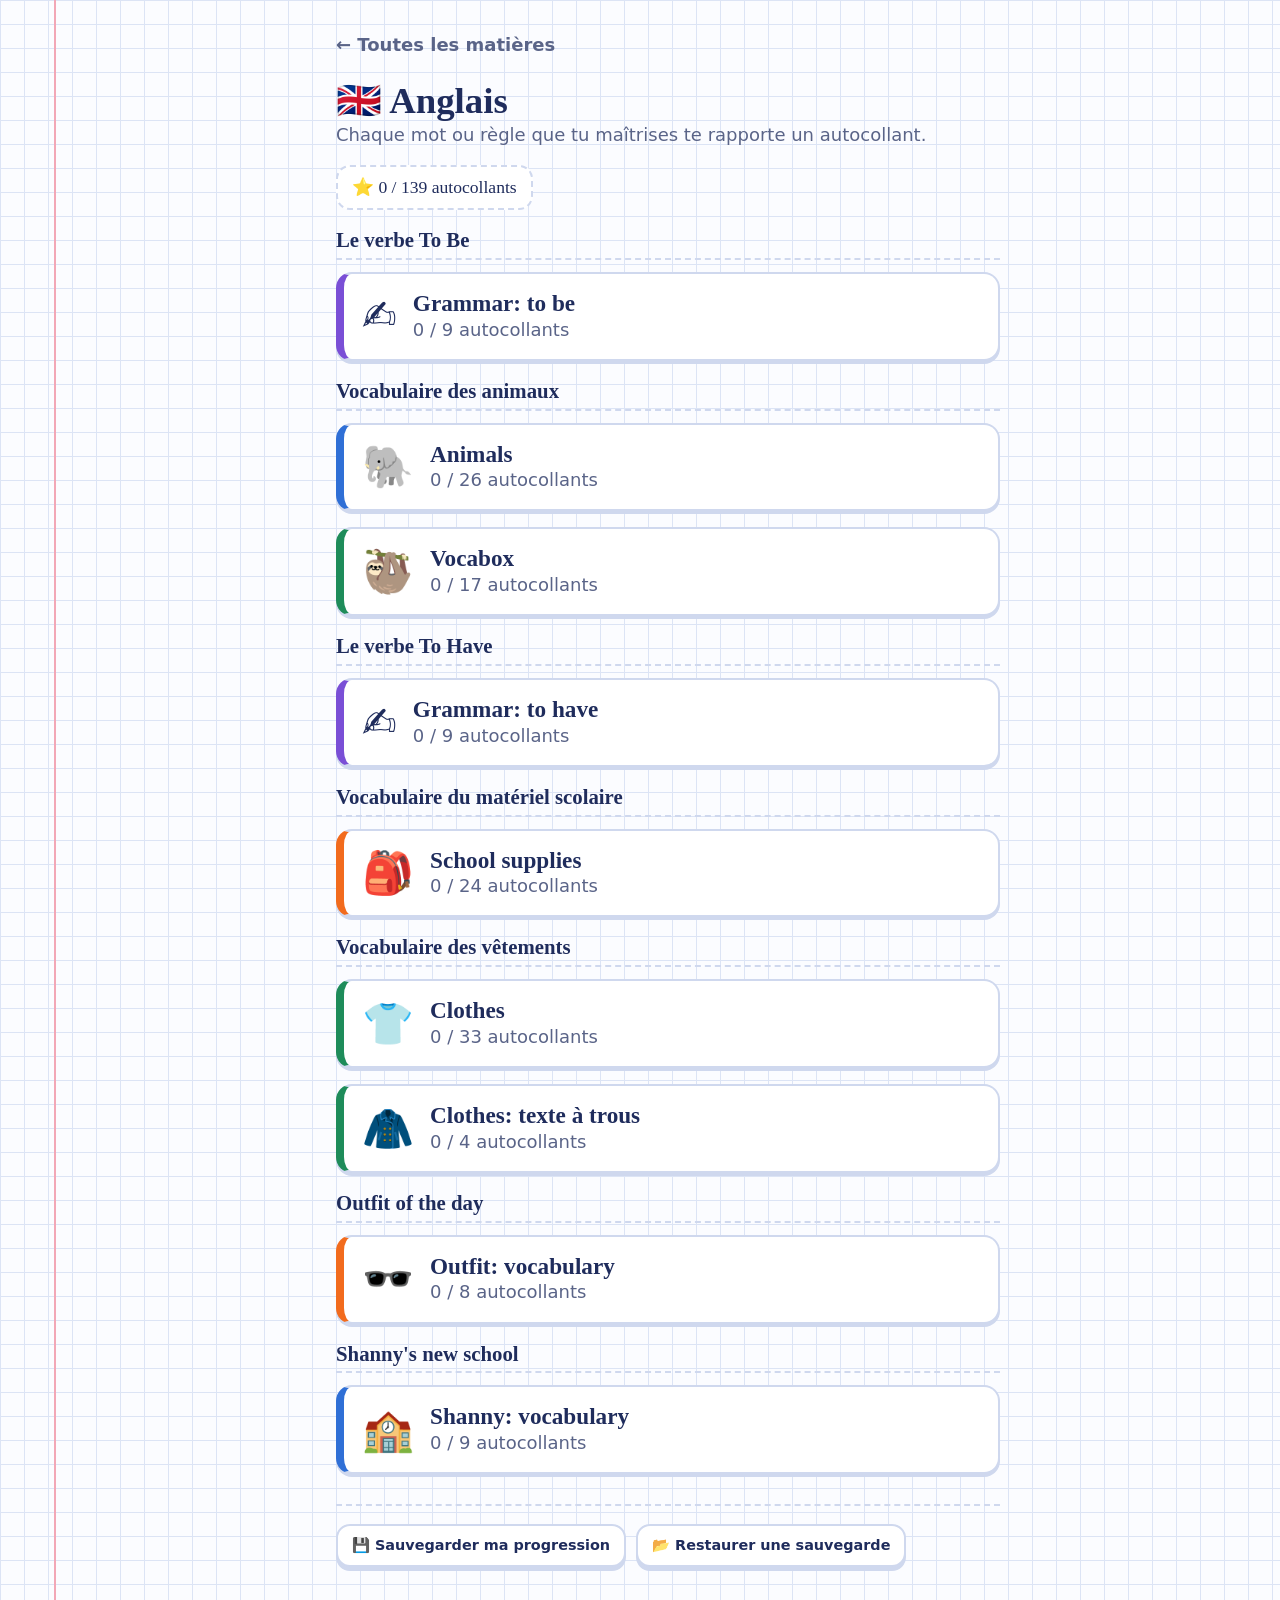
==== commit 1bafe991: "Add files via upload" ====
--- a/anglais/index.html
+++ b/anglais/index.html
@@ -10,6 +10,7 @@
 <main id="app" aria-live="polite"></main>
 <input type="file" id="fichier" accept=".json,application/json" hidden>
 <script src="../commun/moteur.js"></script>
+<script src="../commun/jeux.js"></script>
 <script>
 "use strict";
 /* ============================================================
@@ -332,8 +333,92 @@
   })()
 });
 
+/* ============================================================
+   VOCABULAIRE — Clothes (fiche « Clothes · Label the clothes and accessories »).
+   Les traductions ne sont pas sur la fiche : ajoutées. Dessins originaux (SVG) pour
+   le mode « Le dessin » et les jeux (commun/jeux.js) : étiquettes, mots croisés, mots fléchés.
+   ============================================================ */
+const D = p => `<svg class="dessin" viewBox="0 0 64 64" width="1em" height="1em" fill="none" stroke="currentColor" stroke-width="2.6" stroke-linecap="round" stroke-linejoin="round" aria-hidden="true">${p}</svg>`;
+const HAUT_LONG = "M24 10Q32 16 40 10L52 16L57 46L49 46L46 27L46 56L18 56L18 27L15 46L7 46L12 16Z";
+const HAUT_COURT = "M24 10Q32 16 40 10L54 18L50 29L46 27L46 56L18 56L18 27L14 29L10 18Z";
+const MANTEAU = "M24 8Q32 14 40 8L52 14L57 48L49 48L46 28L46 60L18 60L18 28L15 48L7 48L12 14Z";
+THEMES.push({ id:"vt", chapitre:"Vocabulaire des vêtements", nom:"Clothes", e:"👕", c:"var(--jungle)", img:true, jeux:true,
+  mots:[
+    {en:"trousers",fr:"pantalon",e:D('<path d="M20 8h24l4 50H37L32 24 27 58H16z"/><path d="M20 14h24"/>')},
+    {en:"dress",fr:"robe",e:D('<path d="M26 6v10M38 6v10M24 16h16l-2 10H26zM26 26L13 56h38L38 26"/><path d="M24 44l2 12M40 44l-2 12M32 42v14"/>')},
+    {en:"skirt",fr:"jupe",e:D('<path d="M22 12h20v6H22zM22 18L11 52h42L42 18"/><path d="M28 18l-5 34M36 18l5 34M32 18v34"/>')},
+    {en:"shirt",fr:"chemise",e:D(`<path d="${HAUT_LONG}"/><path d="M24 10l4 9 4-5 4 5 4-9M32 15v41"/><circle cx="34.5" cy="26" r="1"/><circle cx="34.5" cy="36" r="1"/><circle cx="34.5" cy="46" r="1"/>`)},
+    {en:"blouse",fr:"chemisier",e:D(`<path d="${HAUT_LONG}"/><path d="M25 11q2 7 7 7t7-7"/><path d="M27 20l5 3-5 3zM37 20l-5 3 5 3z"/><path d="M10 40q3 3 6 0M48 40q3 3 6 0"/>`)},
+    {en:"hat",fr:"chapeau, bonnet",e:D('<path d="M14 44c0-14 8-24 18-24s18 10 18 24z"/><rect x="11" y="44" width="42" height="9" rx="3"/><circle cx="32" cy="15" r="5"/><path d="M17 37l6-5 5 5 4-5 4 5 5-5 6 5"/>')},
+    {en:"glasses",fr:"lunettes",e:D('<circle cx="20" cy="36" r="10"/><circle cx="44" cy="36" r="10"/><path d="M30 35q2-3 4 0M10 34L5 24M54 34l5-10"/>')},
+    {en:"jumper",fr:"pull",e:D(`<path d="${HAUT_LONG}"/><path d="M19 34l4 4 4-4 5 4 5-4 4 4 4-4M7 42h8M49 42h8M18 50h28"/>`)},
+    {en:"coat",fr:"manteau",e:D(`<path d="M24 8Q32 0 40 8"/><path d="${MANTEAU}"/><path d="M32 14v46"/><circle cx="36" cy="26" r="1.3"/><circle cx="36" cy="36" r="1.3"/><circle cx="36" cy="46" r="1.3"/><path d="M21 44h7v7M43 44h-7v7"/>`)},
+    {en:"jacket",fr:"veste",e:D(`<path d="${HAUT_LONG}"/><path d="M32 15v41M26 10l6 6 6-6M21 38h7M43 38h-7"/>`)},
+    {en:"blazer",fr:"blazer (veste d'uniforme)",e:D(`<path d="${HAUT_LONG}"/><path d="M24 10l8 22 8-22M32 32v24M38 22h5"/><circle cx="34" cy="40" r="1.3"/><circle cx="34" cy="48" r="1.3"/>`)},
+    {en:"scarf",fr:"écharpe",e:D('<path d="M14 18q18-10 36 0v8q-18-10-36 0z"/><path d="M36 24l3 28h9l-4-30M27 24l-6 24h9l4-24"/><path d="M39 52v4M43 52v4M47 52v4M21 48v4M25 48v4M29 48v4"/>')},
+    {en:"gloves",fr:"gants",e:D('<path d="M20 56V36l-6-7c-2-3 1-6 4-4l3 3V14c0-3 5-3 5 0v12V10c0-3 5-3 5 0v16V12c0-3 5-3 5 0v14V16c0-3 5-3 5 0v24c0 6-3 10-4 16z"/><path d="M20 49h22"/>')},
+    {en:"socks",fr:"chaussettes",e:D('<path d="M18 6h12v24l9 10c4 5-2 12-7 8L18 34z"/><path d="M18 12h12"/><path d="M36 10h12v20l9 10c4 5-2 12-7 8L36 34z" opacity=".55"/>')},
+    {en:"shoes",fr:"chaussures",e:D('<path d="M8 46c0-8 4-14 12-14l10 4c7 3 15 3 24 5 4 1 4 11 0 11H10c-2 0-2-3-2-6z"/><path d="M8 47h48M20 32l2 6"/>')},
+    {en:"boots",fr:"bottes",e:D('<path d="M22 6h16v32l14 7c4 2 4 13 0 13H20z"/><path d="M20 52h34M22 13h16"/>')},
+    {en:"underwear",fr:"sous-vêtements",e:D('<path d="M8 18h48l-5 13c-7 7-13 11-15 21h-8c-2-10-8-14-15-21z"/><path d="M8 25h48"/>')},
+    {en:"bowtie",fr:"nœud papillon",e:D('<path d="M28 32L8 20v24zM36 32l20-12v24z"/><rect x="27" y="26" width="10" height="12" rx="3"/>')},
+    {en:"belt",fr:"ceinture",e:D('<rect x="4" y="26" width="56" height="12" rx="3"/><rect x="34" y="21" width="15" height="22" rx="3"/><path d="M41 32H30"/><circle cx="14" cy="32" r="1.3"/><circle cx="21" cy="32" r="1.3"/>')},
+    {en:"t-shirt",fr:"tee-shirt",e:D(`<path d="${HAUT_COURT}"/><path d="M26 12q6 6 12 0"/>`)},
+    {en:"umbrella",fr:"parapluie",e:D('<path d="M8 32Q32 2 56 32q-6-4-12 0-6-4-12 0-6-4-12 0-6-4-12 0z"/><path d="M32 32v20c0 7-9 7-9 1M32 8V5"/>')},
+    {en:"necklace",fr:"collier",e:D('<path d="M14 8q18 46 36 0"/><circle cx="32" cy="38" r="4"/><circle cx="20" cy="26" r="2"/><circle cx="44" cy="26" r="2"/><circle cx="25" cy="32" r="2"/><circle cx="39" cy="32" r="2"/>')},
+    {en:"trainers",fr:"baskets",e:D('<path d="M8 44c0-8 4-14 12-14l10 4c7 3 15 3 24 5 4 1 4 9 0 9H10c-2 0-2-2-2-4z"/><path d="M7 48h50v5H7zM23 34l3 5M29 36l2 4M35 37l1 4M14 40l8 4"/>')},
+    {en:"tights",fr:"collants",e:D('<path d="M18 6h28v10l-4 36c0 5-10 5-10 0V22h0v30c0 5-10 5-10 0L18 16z"/><path d="M18 12h28"/>')},
+    {en:"swimsuit",fr:"maillot de bain",e:D('<path d="M23 6l2 12q-5 10-3 20L16 56q16-6 32 0l-6-18q2-10-3-20l2-12"/><path d="M25 18q7 8 14 0"/>')},
+    {en:"watch",fr:"montre",e:D('<circle cx="32" cy="32" r="12"/><path d="M26 21V6h12v15M26 43v15h12V43M32 32v-7M32 32l5 3"/>')},
+    {en:"heels",fr:"chaussures à talons",e:D('<path d="M8 22c4 0 7 8 14 14l26 8c6 2 7 9 1 9H30L17 38v16h-5V31c-3-3-5-9-4-9z"/>')},
+    {en:"tracksuit",fr:"survêtement",e:D('<path d="M10 12q5 4 10 0l8 4 2 20h-5l-1-12v20H8V24l-1 12H2l2-20z"/><path d="M15 15v29"/><path d="M38 10h18l2 44h-7l-4-30-4 30h-7z"/><path d="M41 10l-3 44"/>')},
+    {en:"ring",fr:"bague",e:D('<circle cx="32" cy="42" r="14"/><path d="M24 20l4-7h8l4 7-8 8z"/><path d="M24 20h16"/>')},
+    {en:"flip flops",fr:"tongs",e:D('<ellipse cx="20" cy="34" rx="9" ry="21"/><ellipse cx="44" cy="34" rx="9" ry="21"/><path d="M12 32l8-12 8 12M36 32l8-12 8 12"/>')},
+    {en:"tie",fr:"cravate",e:D('<path d="M27 6h10l-2 8h-6zM29 14l-6 36 9 10 9-10-6-36"/><path d="M26 32l11-7M25 42l13-8"/>')},
+    {en:"slippers",fr:"chaussons",e:D('<ellipse cx="20" cy="34" rx="10" ry="20"/><ellipse cx="44" cy="34" rx="10" ry="20"/><path d="M11 28q9-9 18 0M35 28q9-9 18 0"/><path d="M20 24l-2.5-2.5a2 2 0 013-2.5 2 2 0 013 2.5zM44 24l-2.5-2.5a2 2 0 013-2.5 2 2 0 013 2.5z"/>')},
+    {en:"earrings",fr:"boucles d'oreilles",e:D('<path d="M18 6q5 0 2 6M44 6q5 0 2 6"/><circle cx="20" cy="17" r="4"/><circle cx="46" cy="17" r="4"/><path d="M20 22q-9 13 0 22 9-9 0-22zM46 22q-9 13 0 22 9-9 0-22z"/>')}
+  ],
+  phrases:["I am wearing a blue jumper","She is wearing a red dress","He has got black shoes","I have got a new tracksuit"]
+});
+
+/* Textes à trous — vêtements (petits textes écrits pour l'entraînement, avec les mots de la fiche) */
+THEMES.push({ id:"vtx", chapitre:"Vocabulaire des vêtements", nom:"Clothes: texte à trous", e:"🧥", c:"var(--jungle)", trous:true, maitrise:2, unite:"leçons",
+  textes:[
+    {id:"hiver", titre:"It's cold!", e:"❄️", texte:"It's cold today! I am wearing a [jumper] (pull), a [coat] (manteau), a [scarf] (écharpe) and [gloves] (gants). On my head, I have got a [hat] (bonnet). On my feet, I am wearing [socks] (chaussettes) and [boots] (bottes)."},
+    {id:"plage", titre:"At the beach", e:"🏖️", texte:"It's hot! At the beach, Emma is wearing a [swimsuit] (maillot de bain) and [flip flops|flip-flops] (tongs). Tom is wearing a [t-shirt|tshirt|t shirt] (tee-shirt) and [glasses] (lunettes). Oh no, it's raining! Where is my [umbrella] (parapluie)?"},
+    {id:"fete", titre:"The party", e:"🎉", texte:"Tonight, it's a party! Mum is wearing a red [dress] (robe), [heels] (chaussures à talons), a [necklace] (collier), [earrings] (boucles d'oreilles) and a [ring] (bague). Dad is wearing a white [shirt] (chemise), black [trousers] (pantalon), a [belt] (ceinture) and a [tie] (cravate). Grandpa has got a [bowtie|bow tie] (nœud papillon)."},
+    {id:"ecole", titre:"School and home", e:"🏫", texte:"At school in England, Lily has got a uniform: a [blazer] (veste d'uniforme), a [blouse] (chemisier), a [skirt] (jupe), [tights] (collants) and black [shoes] (chaussures). For sport, she is wearing a [tracksuit] (survêtement) and [trainers] (baskets). At home, she is wearing her [slippers] (chaussons). It's time to go: where is my [jacket] (veste)? And my [watch] (montre)?"}
+  ]
+});
+
+/* ============================================================
+   VOCABULAIRE — Outfit of the day (leçon du cahier : vocabulary + I am wearing / He/She is wearing)
+   ============================================================ */
+THEMES.push({ id:"od", chapitre:"Outfit of the day", nom:"Outfit: vocabulary", e:"🕶️", c:"var(--citrouille)",
+  mots:[
+    {en:"to wear",fr:"porter (un vêtement)",e:"👕"},{en:"I am wearing",fr:"je porte",e:"🙋"},
+    {en:"he is wearing",fr:"il porte",e:"👦"},{en:"she is wearing",fr:"elle porte",e:"👧"},
+    {en:"long-sleeved shirt",fr:"t-shirt à manches longues"},{en:"scrunchy",fr:"chouchou"},
+    {en:"bracelet",fr:"bracelet"},{en:"headband",fr:"bandeau, serre-tête"}
+  ],
+  phrases:["I am wearing white trainers","She is wearing a scrunchy","He is wearing a long-sleeved shirt","She is wearing a blue jumper"]
+});
+
+/* ============================================================
+   VOCABULAIRE — Shanny's new school (vocabulary + mots du texte)
+   ============================================================ */
+THEMES.push({ id:"sh", chapitre:"Shanny's new school", nom:"Shanny: vocabulary", e:"🏫", c:"var(--ferme)",
+  mots:[
+    {en:"almost",fr:"presque"},{en:"looking forward to",fr:"avoir hâte de (+ verbe en -ing)",e:"🤩"},
+    {en:"uniform",fr:"uniforme",e:"👔"},{en:"happy",fr:"heureux, heureuse",e:"😀"},
+    {en:"excited",fr:"impatient, excité",e:"🤗"},{en:"nervous",fr:"nerveux, stressé",e:"😬"},
+    {en:"because",fr:"parce que"},{en:"new friends",fr:"nouveaux amis",e:"👫"},{en:"teachers",fr:"professeurs",e:"🧑‍🏫"}
+  ],
+  phrases:["Shanny is almost 12 years old","She has got a new uniform","She is looking forward to meeting new friends","She is happy, excited and nervous"]
+});
+
 demarrer({ titre:"Anglais", e:"🇬🇧",
-  chapitres:["Le verbe To Be", "Vocabulaire des animaux", "Vocabulaire Halloween", "Le verbe To Have", "Vocabulaire du matériel scolaire"] });
+  chapitres:["Le verbe To Be", "Vocabulaire des animaux", "Vocabulaire Halloween", "Le verbe To Have", "Vocabulaire du matériel scolaire", "Vocabulaire des vêtements", "Outfit of the day", "Shanny's new school"] });
 </script>
 </body>
 </html>
--- a/commun/style.css
+++ b/commun/style.css
@@ -180,3 +180,39 @@
 .chap a:hover{text-decoration:underline}
 .chapitre.cible .chap{background:linear-gradient(transparent 55%,var(--fluo) 55%,var(--fluo) 92%,transparent 92%)}
 @media (prefers-color-scheme:dark){.chapitre.cible .chap{color:var(--fluo-texte)}}
+
+/* ---------- dessins (img:true) et jeux de vocabulaire (commun/jeux.js) ---------- */
+.dessin{width:1.15em;height:1.15em;vertical-align:middle;color:var(--encre)}
+.sticker .dessin{width:1em;height:1em}
+.niveaux{display:flex;gap:6px} .hp.eteint{background:var(--carte);color:var(--encre-2);border:2px solid var(--trait)}
+.petit{font-size:.85rem}
+.planche{display:grid;grid-template-columns:repeat(auto-fill,minmax(140px,1fr));gap:12px}
+.etiq{display:flex;flex-direction:column;align-items:center;gap:8px;background:var(--carte);border:2px solid var(--trait);border-radius:16px;padding:12px 8px;box-shadow:var(--ombre);text-align:center}
+.etiq .dess{font-size:4.2rem;line-height:1}
+.etiq .trou{min-width:9ch;text-align:center}
+.etiq .trou-in{width:100%;text-align:center}
+.zoom{display:flex;align-items:center;gap:14px;min-height:76px;padding:8px 14px;border-radius:14px;background:var(--carte);border:2px dashed var(--c)}
+.zoom .gros{font-size:3.6rem;line-height:1}
+.grille{--cs:min(40px,calc((100vw - 76px) / var(--n)));display:grid;grid-template-columns:repeat(var(--n),var(--cs));grid-auto-rows:var(--cs);justify-content:center;gap:0}
+.grille.fl{--cs:min(48px,calc((100vw - 76px) / var(--n)))}
+.case{position:relative;border:1px solid transparent}
+.case:has(input){border-color:var(--encre-2);background:var(--carte)}
+.case input{width:100%;height:100%;border:0;padding:0;background:transparent;color:var(--encre);text-align:center;font:700 calc(var(--cs) * .55) var(--f-texte);text-transform:uppercase;caret-color:var(--c)}
+.case input:focus-visible{outline:3px solid var(--c);outline-offset:-3px;border-radius:0}
+.case.actif{background:color-mix(in srgb,var(--fluo) 55%,var(--carte))}
+.case.ok{background:var(--bon-fond)} .case.ok input{color:var(--bon)}
+.case.ko{background:var(--faux-fond)} .case.ko input{color:var(--faux)}
+.case .num{position:absolute;top:1px;left:2px;font-size:calc(var(--cs) * .28);line-height:1;color:var(--encre-2);pointer-events:none}
+.case.noire{background:var(--trait);border-color:var(--encre-2)}
+.case.cind{display:flex;flex-direction:column;width:100%;height:100%;padding:0;font:inherit;border-color:var(--encre-2);background:color-mix(in srgb,var(--c) 14%,var(--carte));color:var(--encre);border-radius:0}
+.case.cind .ind{flex:1;display:flex;align-items:center;justify-content:center;gap:0;font-size:calc(var(--cs) * .6);line-height:1;min-height:0}
+.case.cind.deux .ind{font-size:calc(var(--cs) * .36)} .case.cind.deux .ind + .ind{border-top:1px solid var(--encre-2)}
+.case.cind .ind b{font-size:.45em;color:var(--c)}
+.defs{display:grid;grid-template-columns:1fr 1fr;gap:14px}
+@media (max-width:520px){.defs{grid-template-columns:1fr}}
+.defs h3{margin:0 0 6px;font-family:var(--f-main)}
+.def{display:flex;align-items:center;gap:10px;width:100%;text-align:left;padding:6px 10px;margin-bottom:6px;border-radius:12px;background:var(--carte);border:2px solid var(--trait)}
+.def .mini{font-size:1.6rem;line-height:1}
+.def .doux{white-space:nowrap;font-size:.9rem}
+.def .fr{display:none;margin-left:auto;font-weight:700}
+.aide .def .fr{display:inline}
